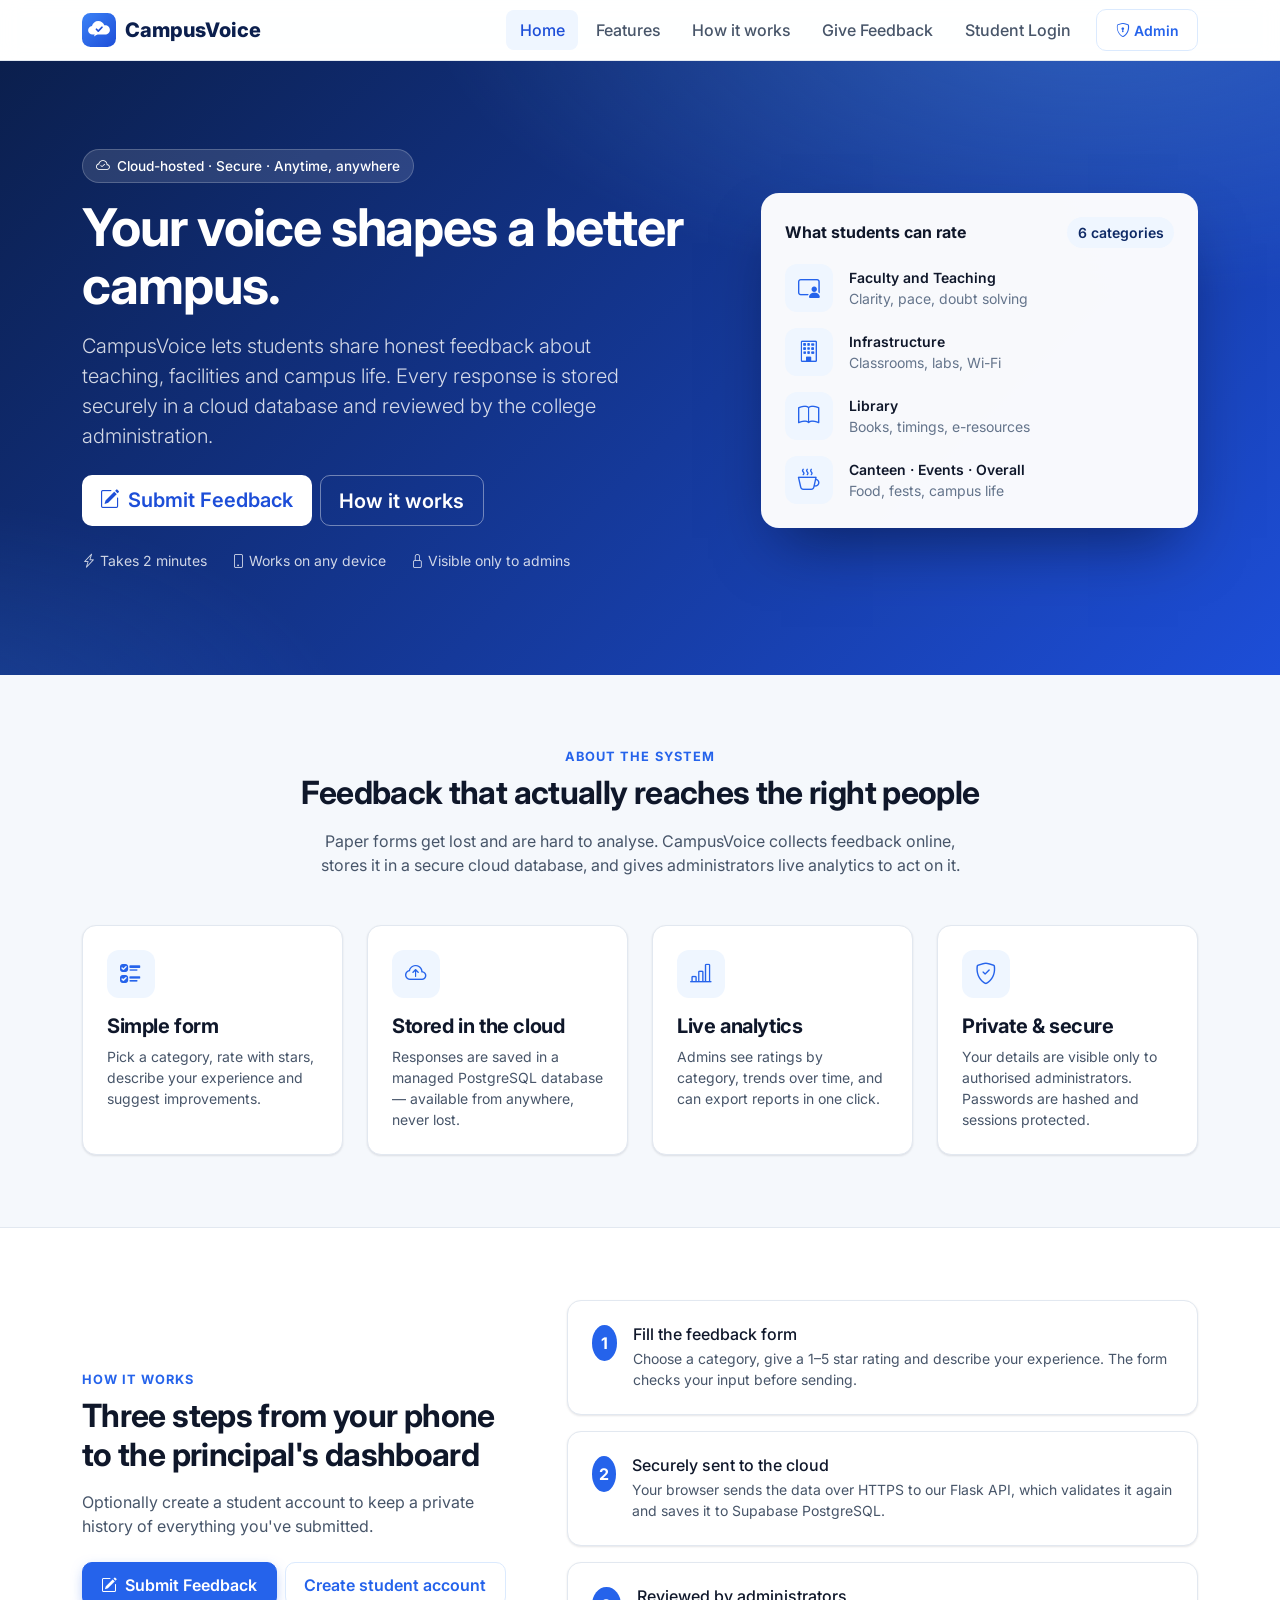
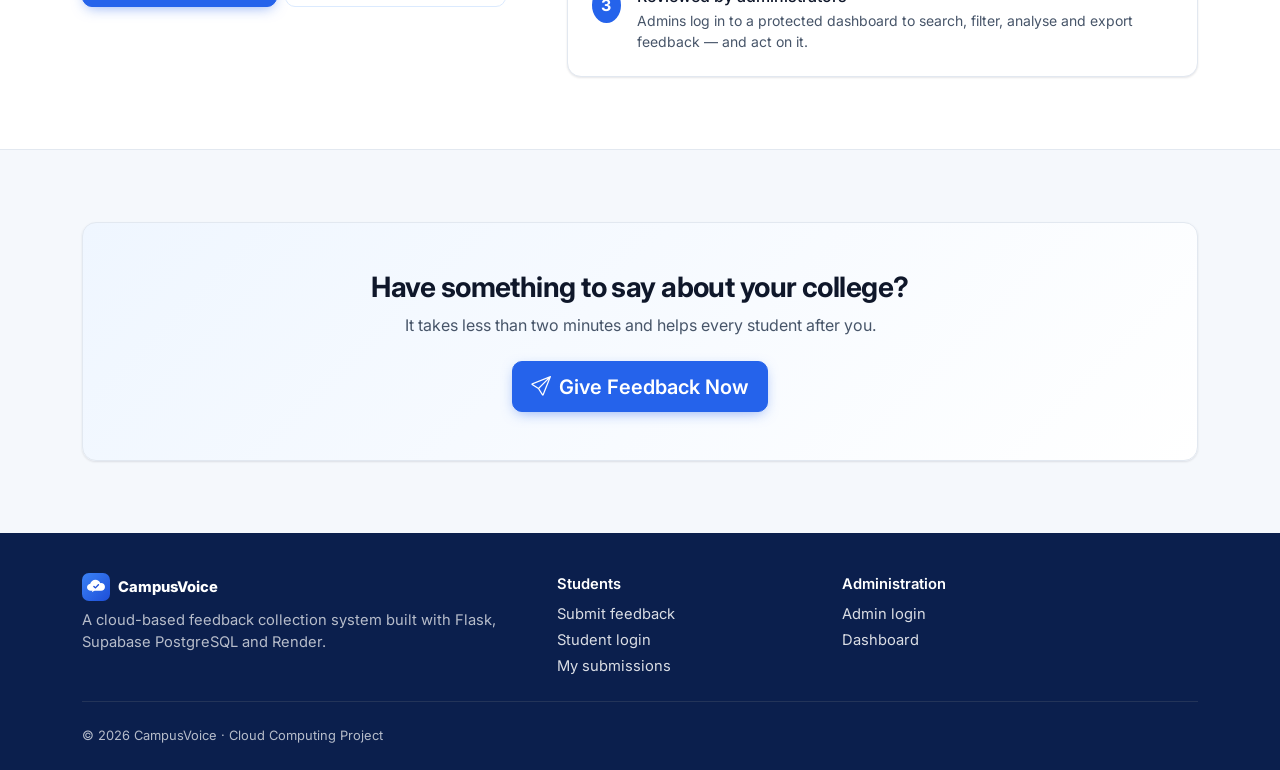
==== frontend/index.html @ 6b9b1f32 "version-1 updated" ====
<!DOCTYPE html>
<html lang="en">
<head>
  <meta charset="UTF-8">
  <meta name="viewport" content="width=device-width, initial-scale=1">
  <title>CampusVoice — Cloud Feedback System</title>
  <meta name="description" content="Submit feedback about faculty, infrastructure, library, canteen and events. Stored securely in the cloud.">
  <link rel="icon" href="assets/logo.svg" type="image/svg+xml">
  <link rel="preconnect" href="https://fonts.googleapis.com">
  <link rel="preconnect" href="https://fonts.gstatic.com" crossorigin>
  <link href="https://fonts.googleapis.com/css2?family=Inter:wght@400;500;600;700;800&display=swap" rel="stylesheet">
  <link href="https://cdn.jsdelivr.net/npm/bootstrap@5.3.3/dist/css/bootstrap.min.css" rel="stylesheet">
  <link href="https://cdn.jsdelivr.net/npm/bootstrap-icons@1.11.3/font/bootstrap-icons.min.css" rel="stylesheet">
  <link href="css/style.css" rel="stylesheet">
</head>
<body>
  <!-- ============ Navigation ============ -->
  <nav class="navbar navbar-expand-lg site-nav sticky-top">
    <div class="container">
      <a class="navbar-brand" href="index.html"><img src="assets/logo.svg" alt="">CampusVoice</a>
      <button class="navbar-toggler" type="button" data-bs-toggle="collapse" data-bs-target="#mainNav" aria-controls="mainNav" aria-expanded="false" aria-label="Toggle navigation">
        <span class="navbar-toggler-icon"></span>
      </button>
      <div class="collapse navbar-collapse" id="mainNav">
        <ul class="navbar-nav ms-auto align-items-lg-center gap-lg-1">
          <li class="nav-item"><a class="nav-link active" aria-current="page" href="index.html">Home</a></li>
          <li class="nav-item"><a class="nav-link" href="#features">Features</a></li>
          <li class="nav-item"><a class="nav-link" href="#how">How it works</a></li>
          <li class="nav-item"><a class="nav-link" href="feedback.html">Give Feedback</a></li>
          <li class="nav-item" data-show="student-logged-out"><a class="nav-link" href="student-login.html">Student Login</a></li>
          <li class="nav-item d-none" data-show="student-logged-in"><a class="nav-link" href="history.html"><i class="bi bi-clock-history me-1"></i>My Submissions</a></li>
          <li class="nav-item d-none" data-show="student-logged-in"><a class="nav-link" href="#" data-action="student-logout"><i class="bi bi-box-arrow-right me-1"></i>Logout</a></li>
          <li class="nav-item ms-lg-2 mt-2 mt-lg-0"><a class="btn btn-outline-primary btn-sm" href="login.html"><i class="bi bi-shield-lock me-1"></i>Admin</a></li>
        </ul>
      </div>
    </div>
  </nav>

  <main>
    <!-- ============ Hero ============ -->
    <section class="hero">
      <div class="container">
        <div class="row align-items-center g-5">
          <div class="col-lg-7">
            <span class="hero-badge mb-3"><i class="bi bi-cloud-check"></i> Cloud-hosted · Secure · Anytime, anywhere</span>
            <h1 class="mb-3">Your voice shapes a better campus.</h1>
            <p class="lead mb-4">CampusVoice lets students share honest feedback about teaching, facilities and campus life.
              Every response is stored securely in a cloud database and reviewed by the college administration.</p>
            <div class="d-flex flex-wrap gap-2">
              <a href="feedback.html" class="btn btn-light-brand btn-lg"><i class="bi bi-pencil-square me-2"></i>Submit Feedback</a>
              <a href="#how" class="btn btn-ghost-light btn-lg">How it works</a>
            </div>
            <div class="d-flex flex-wrap gap-4 mt-4 small" style="color:rgba(255,255,255,.8)">
              <span><i class="bi bi-lightning-charge me-1"></i>Takes 2 minutes</span>
              <span><i class="bi bi-phone me-1"></i>Works on any device</span>
              <span><i class="bi bi-lock me-1"></i>Visible only to admins</span>
            </div>
          </div>
          <div class="col-lg-5 d-none d-lg-block">
            <div class="hero-card">
              <div class="d-flex align-items-center justify-content-between mb-3">
                <div class="fw-bold">What students can rate</div>
                <span class="badge-cat small">6 categories</span>
              </div>
              <div class="vstack gap-3 small">
                <div class="d-flex align-items-center gap-3"><div class="icon-tile"><i class="bi bi-person-video3"></i></div><div class="flex-grow-1"><div class="fw-semibold">Faculty and Teaching</div><div class="text-ink-3">Clarity, pace, doubt solving</div></div></div>
                <div class="d-flex align-items-center gap-3"><div class="icon-tile"><i class="bi bi-building"></i></div><div class="flex-grow-1"><div class="fw-semibold">Infrastructure</div><div class="text-ink-3">Classrooms, labs, Wi-Fi</div></div></div>
                <div class="d-flex align-items-center gap-3"><div class="icon-tile"><i class="bi bi-book"></i></div><div class="flex-grow-1"><div class="fw-semibold">Library</div><div class="text-ink-3">Books, timings, e-resources</div></div></div>
                <div class="d-flex align-items-center gap-3"><div class="icon-tile"><i class="bi bi-cup-hot"></i></div><div class="flex-grow-1"><div class="fw-semibold">Canteen · Events · Overall</div><div class="text-ink-3">Food, fests, campus life</div></div></div>
              </div>
            </div>
          </div>
        </div>
      </div>
    </section>

    <!-- ============ About ============ -->
    <section class="section" id="features">
      <div class="container">
        <div class="text-center mb-5">
          <div class="section-eyebrow mb-2">About the system</div>
          <h2 class="mb-3">Feedback that actually reaches the right people</h2>
          <p class="text-ink-2 mx-auto" style="max-width:640px">Paper forms get lost and are hard to analyse. CampusVoice collects feedback online,
            stores it in a secure cloud database, and gives administrators live analytics to act on it.</p>
        </div>
        <div class="row g-4">
          <div class="col-md-6 col-lg-3">
            <div class="card-soft card-lift p-4 h-100">
              <div class="icon-tile mb-3"><i class="bi bi-ui-checks"></i></div>
              <h5>Simple form</h5>
              <p class="text-ink-2 mb-0 small">Pick a category, rate with stars, describe your experience and suggest improvements.</p>
            </div>
          </div>
          <div class="col-md-6 col-lg-3">
            <div class="card-soft card-lift p-4 h-100">
              <div class="icon-tile mb-3"><i class="bi bi-cloud-arrow-up"></i></div>
              <h5>Stored in the cloud</h5>
              <p class="text-ink-2 mb-0 small">Responses are saved in a managed PostgreSQL database — available from anywhere, never lost.</p>
            </div>
          </div>
          <div class="col-md-6 col-lg-3">
            <div class="card-soft card-lift p-4 h-100">
              <div class="icon-tile mb-3"><i class="bi bi-bar-chart-line"></i></div>
              <h5>Live analytics</h5>
              <p class="text-ink-2 mb-0 small">Admins see ratings by category, trends over time, and can export reports in one click.</p>
            </div>
          </div>
          <div class="col-md-6 col-lg-3">
            <div class="card-soft card-lift p-4 h-100">
              <div class="icon-tile mb-3"><i class="bi bi-shield-check"></i></div>
              <h5>Private &amp; secure</h5>
              <p class="text-ink-2 mb-0 small">Your details are visible only to authorised administrators. Passwords are hashed and sessions protected.</p>
            </div>
          </div>
        </div>
      </div>
    </section>

    <!-- ============ How it works ============ -->
    <section class="section bg-white border-top border-bottom" id="how">
      <div class="container">
        <div class="row g-5 align-items-center">
          <div class="col-lg-5">
            <div class="section-eyebrow mb-2">How it works</div>
            <h2 class="mb-3">Three steps from your phone to the principal's dashboard</h2>
            <p class="text-ink-2">Optionally create a student account to keep a private history of everything you've submitted.</p>
            <div class="d-flex gap-2 mt-4 flex-wrap">
              <a href="feedback.html" class="btn btn-primary"><i class="bi bi-pencil-square me-2"></i>Submit Feedback</a>
              <a href="student-login.html" class="btn btn-outline-primary" data-show="student-logged-out">Create student account</a>
              <a href="history.html" class="btn btn-outline-primary d-none" data-show="student-logged-in">View my submissions</a>
            </div>
          </div>
          <div class="col-lg-7">
            <div class="vstack gap-3">
              <div class="card-soft p-4 d-flex gap-3"><div class="step-num">1</div><div><h6 class="mb-1">Fill the feedback form</h6><p class="small text-ink-2 mb-0">Choose a category, give a 1–5 star rating and describe your experience. The form checks your input before sending.</p></div></div>
              <div class="card-soft p-4 d-flex gap-3"><div class="step-num">2</div><div><h6 class="mb-1">Securely sent to the cloud</h6><p class="small text-ink-2 mb-0">Your browser sends the data over HTTPS to our Flask API, which validates it again and saves it to Supabase PostgreSQL.</p></div></div>
              <div class="card-soft p-4 d-flex gap-3"><div class="step-num">3</div><div><h6 class="mb-1">Reviewed by administrators</h6><p class="small text-ink-2 mb-0">Admins log in to a protected dashboard to search, filter, analyse and export feedback — and act on it.</p></div></div>
            </div>
          </div>
        </div>
      </div>
    </section>

    <!-- ============ CTA ============ -->
    <section class="section">
      <div class="container">
        <div class="card-soft p-4 p-md-5 text-center" style="background:linear-gradient(135deg,var(--brand-50),#fff)">
          <h3 class="mb-2">Have something to say about your college?</h3>
          <p class="text-ink-2 mb-4">It takes less than two minutes and helps every student after you.</p>
          <a href="feedback.html" class="btn btn-primary btn-lg"><i class="bi bi-send me-2"></i>Give Feedback Now</a>
        </div>
      </div>
    </section>
  </main>

  <!-- ============ Footer ============ -->
  <footer class="site-footer">
    <div class="container">
      <div class="row g-4">
        <div class="col-md-5">
          <div class="brand mb-2"><img src="assets/logo.svg" alt="" width="28" height="28">CampusVoice</div>
          <p class="mb-0">A cloud-based feedback collection system built with Flask, Supabase PostgreSQL and Render.</p>
        </div>
        <div class="col-6 col-md-3">
          <div class="fw-semibold text-white mb-2">Students</div>
          <ul class="list-unstyled vstack gap-1 mb-0">
            <li><a href="feedback.html">Submit feedback</a></li>
            <li><a href="student-login.html">Student login</a></li>
            <li><a href="history.html">My submissions</a></li>
          </ul>
        </div>
        <div class="col-6 col-md-4">
          <div class="fw-semibold text-white mb-2">Administration</div>
          <ul class="list-unstyled vstack gap-1 mb-0">
            <li><a href="login.html">Admin login</a></li>
            <li><a href="dashboard.html">Dashboard</a></li>
          </ul>
        </div>
      </div>
      <hr class="border-secondary my-4">
      <div class="small">&copy; <span id="year"></span> CampusVoice · Cloud Computing Project</div>
    </div>
  </footer>

  <script src="https://cdn.jsdelivr.net/npm/bootstrap@5.3.3/dist/js/bootstrap.bundle.min.js"></script>
  <script src="js/config.js"></script>
  <script src="js/api.js"></script>
  <script src="js/common.js"></script>
  <script src="js/index.js"></script>
</body>
</html>
---- frontend/css/style.css ----
/* =====================================================================
   Cloud Feedback System — shared styles (student portal + admin)
   Built on Bootstrap 5; these rules add the blue/white brand look.
   ===================================================================== */
:root {
  --brand-900: #0b1f4d;
  --brand-800: #0f2a66;
  --brand-700: #1d4ed8;
  --brand-600: #2563eb;
  --brand-500: #3b82f6;
  --brand-100: #dbeafe;
  --brand-50:  #eff6ff;
  --ink:       #0f172a;
  --ink-2:     #475569;
  --ink-3:     #64748b;
  --line:      #e2e8f0;
  --surface:   #ffffff;
  --page:      #f5f8fc;
  --star:      #f59e0b;
  --radius:    14px;
  --shadow-sm: 0 1px 2px rgba(15, 23, 42, .06), 0 1px 3px rgba(15, 23, 42, .05);
  --shadow:    0 4px 6px -1px rgba(15, 23, 42, .06), 0 10px 24px -6px rgba(15, 23, 42, .10);

  --bs-primary: var(--brand-600);
  --bs-primary-rgb: 37, 99, 235;
  --bs-link-color: var(--brand-600);
  --bs-link-color-rgb: 37, 99, 235;
  --bs-link-hover-color: var(--brand-700);
  --bs-body-font-family: "Inter", system-ui, -apple-system, "Segoe UI", Roboto, sans-serif;
  --bs-body-color: var(--ink);
  --bs-border-color: var(--line);
}

body {
  background: var(--page);
  color: var(--ink);
  font-family: var(--bs-body-font-family);
  -webkit-font-smoothing: antialiased;
  min-height: 100vh;
  display: flex;
  flex-direction: column;
}
main { flex: 1 0 auto; }

h1, h2, h3, h4, h5, .brand-font { font-weight: 700; letter-spacing: -0.02em; }
.text-ink-2 { color: var(--ink-2) !important; }
.text-ink-3 { color: var(--ink-3) !important; }
.text-brand { color: var(--brand-600) !important; }
.bg-brand-50 { background: var(--brand-50) !important; }

/* ---------- Buttons ---------- */
.btn { border-radius: 10px; font-weight: 600; padding: .6rem 1.15rem; transition: all .18s ease; }
.btn-primary {
  --bs-btn-bg: var(--brand-600); --bs-btn-border-color: var(--brand-600);
  --bs-btn-hover-bg: var(--brand-700); --bs-btn-hover-border-color: var(--brand-700);
  --bs-btn-active-bg: var(--brand-800); --bs-btn-active-border-color: var(--brand-800);
  --bs-btn-disabled-bg: var(--brand-500); --bs-btn-disabled-border-color: var(--brand-500);
  box-shadow: 0 4px 14px -4px rgba(37, 99, 235, .55);
}
.btn-primary:hover { transform: translateY(-1px); box-shadow: 0 8px 20px -6px rgba(37, 99, 235, .6); }
.btn-outline-primary {
  --bs-btn-color: var(--brand-600); --bs-btn-border-color: var(--brand-100);
  --bs-btn-hover-bg: var(--brand-50); --bs-btn-hover-color: var(--brand-700);
  --bs-btn-hover-border-color: var(--brand-500); --bs-btn-active-bg: var(--brand-100);
  --bs-btn-active-color: var(--brand-700); background: #fff;
}
.btn-light-brand { background: #fff; color: var(--brand-700); border: 0; }
.btn-light-brand:hover { background: var(--brand-50); color: var(--brand-800); transform: translateY(-1px); }
.btn-ghost-light { color: #fff; border: 1px solid rgba(255,255,255,.4); }
.btn-ghost-light:hover { background: rgba(255,255,255,.12); color: #fff; }

/* ---------- Navbar ---------- */
.site-nav {
  background: rgba(255, 255, 255, .92);
  backdrop-filter: saturate(180%) blur(10px);
  border-bottom: 1px solid var(--line);
}
.site-nav .navbar-brand { font-weight: 800; color: var(--brand-900); display: flex; align-items: center; gap: .55rem; }
.site-nav .navbar-brand img { width: 34px; height: 34px; }
.site-nav .nav-link { font-weight: 500; color: var(--ink-2); border-radius: 8px; padding: .5rem .85rem !important; }
.site-nav .nav-link:hover { color: var(--brand-700); background: var(--brand-50); }
.site-nav .nav-link.active { color: var(--brand-700); background: var(--brand-50); }

/* ---------- Hero ---------- */
.hero {
  background:
    radial-gradient(1100px 500px at 85% -10%, rgba(96, 165, 250, .35), transparent 60%),
    radial-gradient(800px 400px at -10% 110%, rgba(59, 130, 246, .25), transparent 60%),
    linear-gradient(135deg, var(--brand-900), var(--brand-700));
  color: #fff;
  padding: 5.5rem 0 6.5rem;
  position: relative;
  overflow: hidden;
}
.hero h1 { font-size: clamp(2rem, 4.5vw, 3.25rem); line-height: 1.12; }
.hero .lead { color: rgba(255, 255, 255, .82); max-width: 560px; }
.hero-badge {
  display: inline-flex; align-items: center; gap: .45rem;
  background: rgba(255,255,255,.12); border: 1px solid rgba(255,255,255,.2);
  padding: .35rem .8rem; border-radius: 999px; font-size: .85rem; font-weight: 500;
}
.hero-card {
  background: rgba(255,255,255,.97); color: var(--ink);
  border-radius: 18px; box-shadow: 0 30px 60px -20px rgba(2, 6, 23, .5);
  padding: 1.5rem;
}
.hero-card .mini-bar { height: 8px; border-radius: 4px; background: var(--brand-100); overflow: hidden; }
.hero-card .mini-bar span { display: block; height: 100%; background: var(--brand-600); border-radius: 4px; }

.page-header {
  background: linear-gradient(135deg, var(--brand-900), var(--brand-700));
  color: #fff; padding: 2.75rem 0 4.5rem;
}
.page-header p { color: rgba(255,255,255,.8); margin: 0; }
.pull-up { margin-top: -3rem; }

/* ---------- Cards ---------- */
.card-soft {
  background: var(--surface); border: 1px solid var(--line);
  border-radius: var(--radius); box-shadow: var(--shadow-sm);
}
.card-lift { transition: transform .2s ease, box-shadow .2s ease, border-color .2s ease; }
.card-lift:hover { transform: translateY(-4px); box-shadow: var(--shadow); border-color: var(--brand-100); }
.icon-tile {
  width: 48px; height: 48px; border-radius: 12px; display: grid; place-items: center;
  background: var(--brand-50); color: var(--brand-600); font-size: 1.35rem; flex-shrink: 0;
}
.section { padding: 4.5rem 0; }
.section-eyebrow { color: var(--brand-600); font-weight: 700; text-transform: uppercase; letter-spacing: .08em; font-size: .8rem; }
.step-num {
  width: 36px; height: 36px; border-radius: 50%; background: var(--brand-600); color: #fff;
  display: grid; place-items: center; font-weight: 700;
}

/* ---------- Forms ---------- */
.form-label { font-weight: 600; font-size: .9rem; color: var(--ink); margin-bottom: .4rem; }
.form-label .req { color: #dc2626; margin-left: 2px; }
.form-control, .form-select {
  border-radius: 10px; border-color: #d5dde8; padding: .65rem .9rem; font-size: .95rem;
  transition: border-color .15s ease, box-shadow .15s ease;
}
.form-control:focus, .form-select:focus { border-color: var(--brand-500); box-shadow: 0 0 0 .22rem rgba(59,130,246,.18); }
.form-control[readonly] { background: #f1f5f9; }
.text-uppercase::placeholder { text-transform: none; }
.form-section-title {
  font-size: .78rem; text-transform: uppercase; letter-spacing: .08em; font-weight: 700;
  color: var(--ink-3); display: flex; align-items: center; gap: .6rem; margin: .5rem 0 1rem;
}
.form-section-title::after { content: ""; flex: 1; height: 1px; background: var(--line); }

/* Category picker: radio buttons styled as tiles */
.category-grid { display: grid; grid-template-columns: repeat(auto-fill, minmax(170px, 1fr)); gap: .65rem; }
.category-option input { position: absolute; opacity: 0; pointer-events: none; }
.category-option label {
  display: flex; align-items: center; gap: .6rem; padding: .75rem .85rem; border-radius: 12px;
  border: 1.5px solid var(--line); background: #fff; cursor: pointer; font-weight: 500; font-size: .9rem;
  transition: all .15s ease; height: 100%;
}
.category-option label i { color: var(--brand-600); font-size: 1.15rem; }
.category-option label:hover { border-color: var(--brand-500); background: var(--brand-50); }
.category-option input:checked + label { border-color: var(--brand-600); background: var(--brand-50); box-shadow: 0 0 0 3px rgba(37,99,235,.12); color: var(--brand-800); }
.category-option input:focus-visible + label { outline: 3px solid rgba(37,99,235,.4); outline-offset: 2px; }
.category-grid.is-invalid .category-option label { border-color: #f1a5a5; }

/* Star rating */
.star-rating { display: inline-flex; gap: .3rem; }
.star-rating button {
  background: none; border: 0; padding: .1rem; font-size: 2.1rem; line-height: 1; color: #cbd5e1;
  cursor: pointer; transition: transform .12s ease, color .12s ease;
}
.star-rating button:hover { transform: scale(1.15); }
.star-rating button.on { color: var(--star); }
.star-rating button:focus-visible { outline: 3px solid rgba(37,99,235,.4); border-radius: 6px; }
.star-rating.is-invalid button { color: #f3b4b4; }
.rating-text { font-weight: 600; color: var(--ink-2); min-width: 110px; }
.stars-static { color: var(--star); letter-spacing: 1px; white-space: nowrap; }
.stars-static .off { color: #d7dee8; }

.char-count { font-size: .78rem; color: var(--ink-3); }
.invalid-feedback.d-block { font-weight: 500; }

/* Auth pages */
.auth-wrap { min-height: calc(100vh - 140px); display: grid; place-items: center; padding: 2.5rem 1rem; }
.auth-card { width: 100%; max-width: 440px; }
.auth-tabs .nav-link { font-weight: 600; color: var(--ink-3); border-radius: 10px; }
.auth-tabs .nav-link.active { background: var(--brand-50); color: var(--brand-700); }

/* Toasts */
.toast-container { z-index: 1090; }
.toast { border: 0; border-radius: 12px; box-shadow: var(--shadow); }

/* Badges */
.badge-cat { background: var(--brand-50); color: var(--brand-800); font-weight: 600; border-radius: 999px; padding: .35em .75em; }

/* Footer */
.site-footer { background: var(--brand-900); color: rgba(255,255,255,.7); padding: 2.5rem 0 1.5rem; font-size: .92rem; }
.site-footer a { color: rgba(255,255,255,.85); text-decoration: none; }
.site-footer a:hover { color: #fff; }
.site-footer .brand { color: #fff; font-weight: 800; display: flex; align-items: center; gap: .5rem; }

/* Empty / loading states */
.empty-state { text-align: center; padding: 3rem 1rem; color: var(--ink-3); }
.empty-state i { font-size: 2.5rem; color: var(--brand-500); display: block; margin-bottom: .75rem; }

@media (max-width: 575.98px) {
  .hero { padding: 3.5rem 0 4.5rem; }
  .section { padding: 3rem 0; }
  .star-rating button { font-size: 1.9rem; }
}
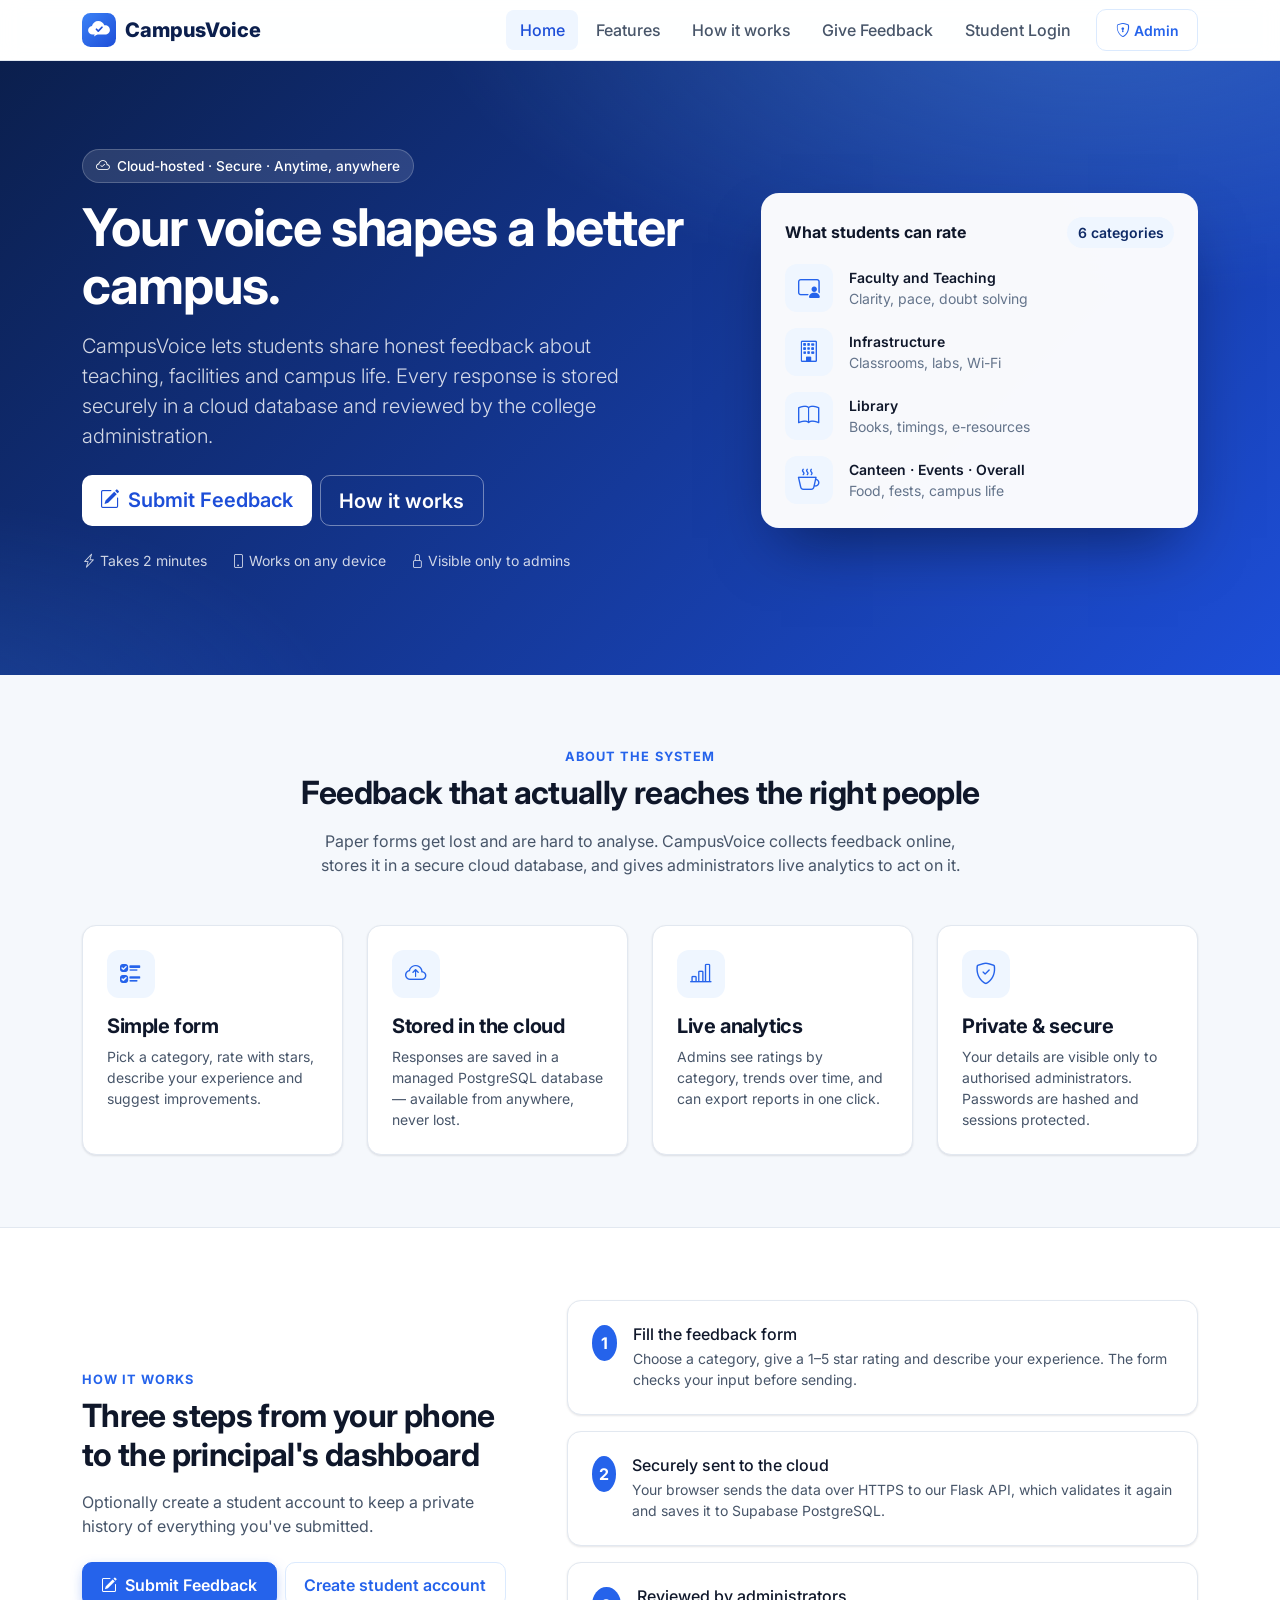
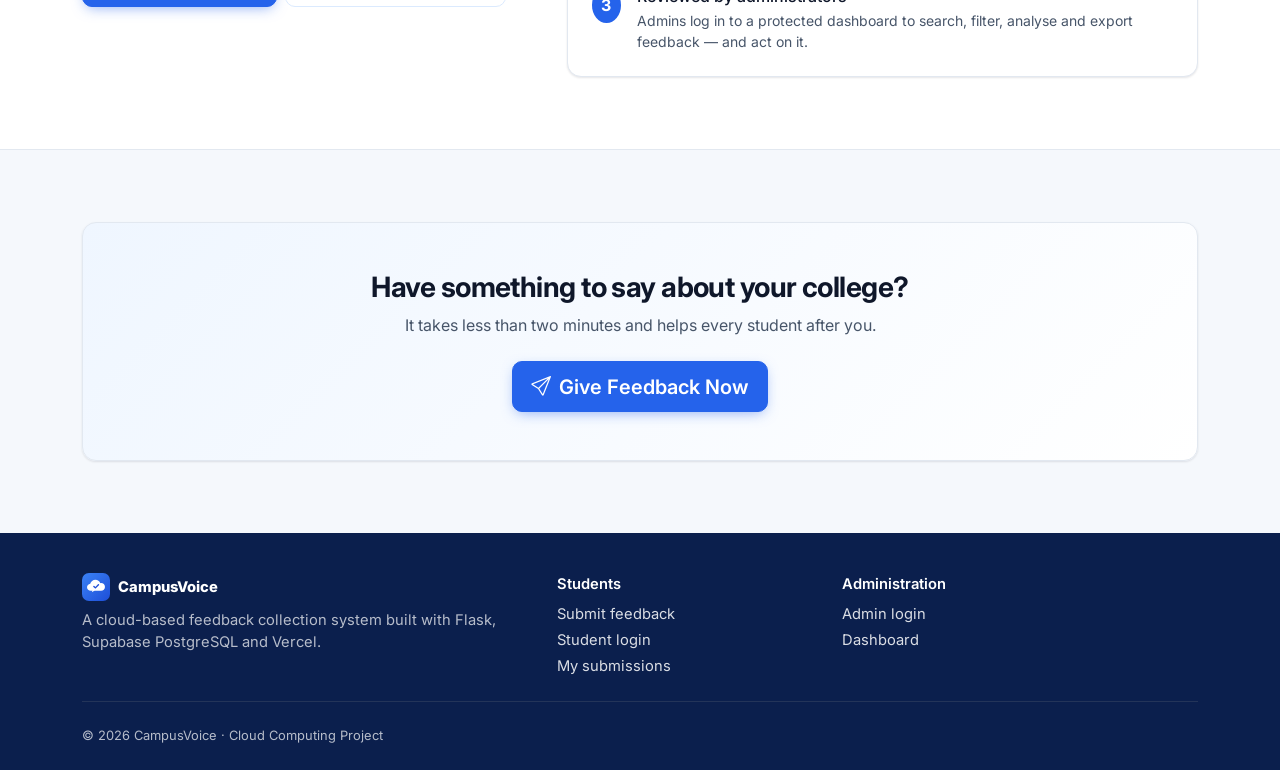
==== commit b7289b2e: "deployment completed" ====
--- a/frontend/index.html
+++ b/frontend/index.html
@@ -159,7 +159,7 @@
       <div class="row g-4">
         <div class="col-md-5">
           <div class="brand mb-2"><img src="assets/logo.svg" alt="" width="28" height="28">CampusVoice</div>
-          <p class="mb-0">A cloud-based feedback collection system built with Flask, Supabase PostgreSQL and Render.</p>
+          <p class="mb-0">A cloud-based feedback collection system built with Flask, Supabase PostgreSQL and Vercel.</p>
         </div>
         <div class="col-6 col-md-3">
           <div class="fw-semibold text-white mb-2">Students</div>
